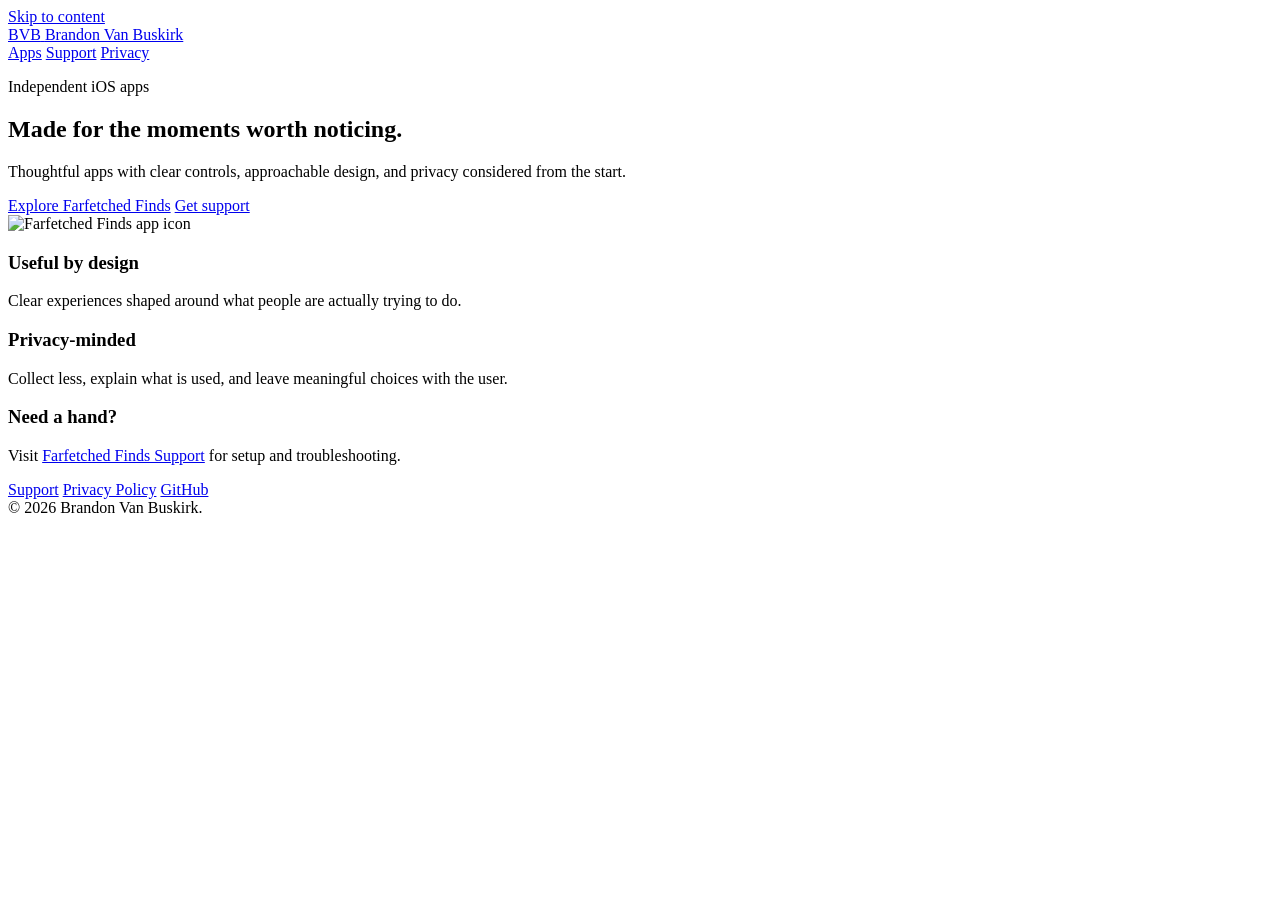
==== index.html @ 0df4bbd2 "Publish support and privacy pages" ====
<!doctype html>
<html lang="en">
  <head>
    <meta charset="utf-8">
    <meta name="viewport" content="width=device-width, initial-scale=1">
    <meta name="description" content="Apps and support resources from independent iOS developer Brandon Van Buskirk.">
    <meta name="theme-color" content="#121f38">
    <link rel="canonical" href="https://brandonvanbuskirk.github.io/">
    <meta property="og:type" content="website">
    <meta property="og:title" content="Farfetched Finds — by Brandon Van Buskirk">
    <meta property="og:description" content="Spot it. Log it. See how farfetched it is.">
    <meta property="og:url" content="https://brandonvanbuskirk.github.io/">
    <meta property="og:image" content="https://brandonvanbuskirk.github.io/assets/farfetched-finds-social-preview.png">
    <meta name="twitter:card" content="summary_large_image">
    <meta name="twitter:title" content="Farfetched Finds — by Brandon Van Buskirk">
    <meta name="twitter:description" content="Spot it. Log it. See how farfetched it is.">
    <meta name="twitter:image" content="https://brandonvanbuskirk.github.io/assets/farfetched-finds-social-preview.png">
    <title>Brandon Van Buskirk — Independent iOS Apps</title>
    <link rel="stylesheet" href="./assets/site.css">
  </head>
  <body>
    <a class="skip-link" href="#main">Skip to content</a>
    <header class="site-header">
      <a class="brand" href="./" aria-label="Brandon Van Buskirk home">
        <span class="brand-mark" aria-hidden="true">BVB</span>
        <span>Brandon Van Buskirk</span>
      </a>
      <nav class="site-nav" aria-label="Main navigation">
        <a aria-current="page" href="./">Apps</a>
        <a href="./farfetched-finds/support/">Support</a>
        <a href="./farfetched-finds/privacy/">Privacy</a>
      </nav>
    </header>

    <main class="shell" id="main">
      <section class="hero">
        <div class="hero-copy">
          <p class="eyebrow">Independent iOS apps</p>
          <h1>Made for the moments worth noticing.</h1>
          <p class="lede">Thoughtful apps with clear controls, approachable design, and privacy considered from the start.</p>
          <div class="actions">
            <a class="button primary" href="./farfetched-finds/">Explore Farfetched Finds</a>
            <a class="button secondary" href="./farfetched-finds/support/">Get support</a>
          </div>
        </div>

        <div class="plate-frame" aria-label="Farfetched Finds app icon">
          <img class="app-icon" src="./assets/farfetched-finds-icon.png" alt="Farfetched Finds app icon">
        </div>
      </section>

      <section class="cards" aria-label="Developer commitments">
        <article class="card">
          <h3>Useful by design</h3>
          <p>Clear experiences shaped around what people are actually trying to do.</p>
        </article>
        <article class="card">
          <h3>Privacy-minded</h3>
          <p>Collect less, explain what is used, and leave meaningful choices with the user.</p>
        </article>
        <article class="card card-accent">
          <h3>Need a hand?</h3>
          <p>Visit <a href="./farfetched-finds/support/">Farfetched Finds Support</a> for setup and troubleshooting.</p>
        </article>
      </section>
    </main>

    <footer class="site-footer">
      <nav aria-label="Footer navigation">
        <a href="./farfetched-finds/support/">Support</a>
        <a href="./farfetched-finds/privacy/">Privacy Policy</a>
        <a href="https://github.com/brandonvanbuskirk">GitHub</a>
      </nav>
      <span>© 2026 Brandon Van Buskirk.</span>
    </footer>
  </body>
</html>
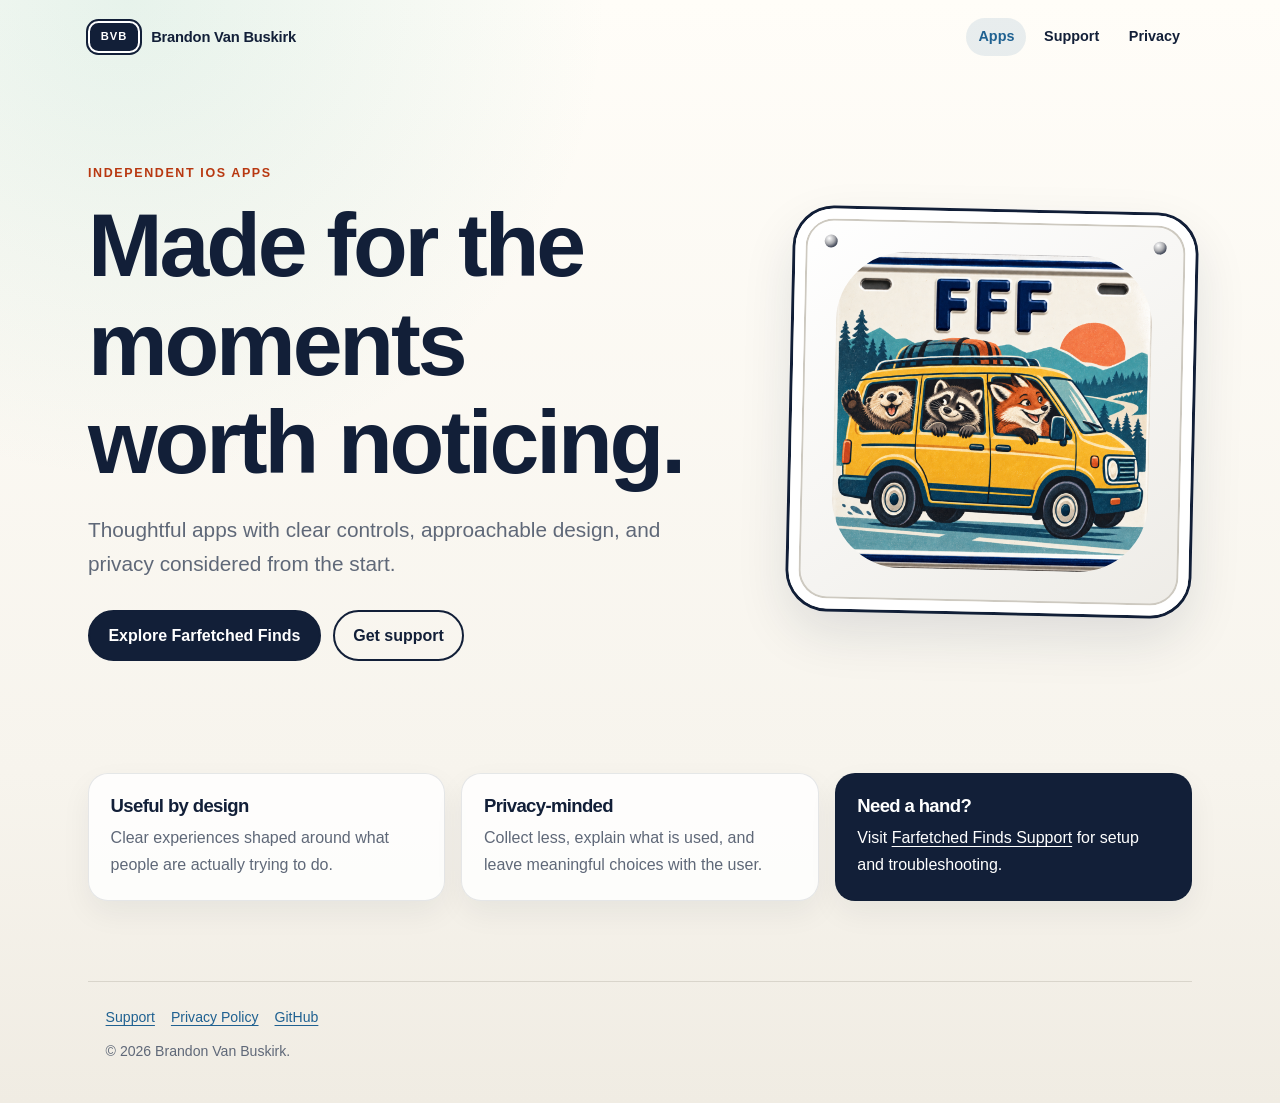
==== commit 74407590: "Publish Curious Sleuth branding across support pages" ====
--- a/index.html
+++ b/index.html
@@ -10,11 +10,11 @@
     <meta property="og:title" content="Farfetched Finds — by Brandon Van Buskirk">
     <meta property="og:description" content="Spot it. Log it. See how farfetched it is.">
     <meta property="og:url" content="https://brandonvanbuskirk.github.io/">
-    <meta property="og:image" content="https://brandonvanbuskirk.github.io/assets/farfetched-finds-social-preview.png">
+    <meta property="og:image" content="https://brandonvanbuskirk.github.io/assets/farfetched-finds-social-preview.png?v=20260917">
     <meta name="twitter:card" content="summary_large_image">
     <meta name="twitter:title" content="Farfetched Finds — by Brandon Van Buskirk">
     <meta name="twitter:description" content="Spot it. Log it. See how farfetched it is.">
-    <meta name="twitter:image" content="https://brandonvanbuskirk.github.io/assets/farfetched-finds-social-preview.png">
+    <meta name="twitter:image" content="https://brandonvanbuskirk.github.io/assets/farfetched-finds-social-preview.png?v=20260917">
     <title>Brandon Van Buskirk — Independent iOS Apps</title>
     <link rel="stylesheet" href="./assets/site.css">
   </head>
@@ -45,7 +45,7 @@
         </div>
 
         <div class="plate-frame" aria-label="Farfetched Finds app icon">
-          <img class="app-icon" src="./assets/farfetched-finds-icon.png" alt="Farfetched Finds app icon">
+          <img class="app-icon" src="./assets/farfetched-finds-icon.png?v=20260917" alt="Farfetched Finds app icon">
         </div>
       </section>
 
--- a/assets/site.css
+++ b/assets/site.css
@@ -0,0 +1,453 @@
+:root {
+  color-scheme: light;
+  --navy: #121f38;
+  --blue: #1f6191;
+  --orange: #ef6d33;
+  --burnt-orange: #b83810;
+  --cream: #f8f2e3;
+  --mint: #5cb8a3;
+  --paper: #fffdf8;
+  --ink: #172033;
+  --muted: #5f6878;
+  --line: #d9d5cb;
+  --shadow: 0 22px 54px rgb(18 31 56 / 12%);
+}
+
+* {
+  box-sizing: border-box;
+}
+
+html {
+  scroll-behavior: smooth;
+}
+
+body {
+  margin: 0;
+  background:
+    radial-gradient(circle at 10% 0%, rgb(92 184 163 / 15%), transparent 30rem),
+    linear-gradient(180deg, var(--paper), #f7f4ed 70%, #f0ece3);
+  color: var(--ink);
+  font-family: -apple-system, BlinkMacSystemFont, "SF Pro Text", "Segoe UI", sans-serif;
+  line-height: 1.65;
+  min-height: 100vh;
+}
+
+a {
+  color: var(--blue);
+  text-underline-offset: 0.2em;
+}
+
+a:hover {
+  color: var(--burnt-orange);
+}
+
+a:focus-visible,
+button:focus-visible {
+  border-radius: 0.4rem;
+  outline: 3px solid rgb(239 109 51 / 45%);
+  outline-offset: 4px;
+}
+
+.skip-link {
+  background: var(--navy);
+  color: white;
+  left: 1rem;
+  padding: 0.65rem 0.9rem;
+  position: fixed;
+  top: -5rem;
+  z-index: 100;
+}
+
+.skip-link:focus {
+  top: 1rem;
+}
+
+.site-header {
+  align-items: center;
+  display: flex;
+  gap: 1rem;
+  justify-content: space-between;
+  margin: 0 auto;
+  max-width: 74rem;
+  padding: 1.1rem clamp(1.1rem, 4vw, 2.5rem);
+}
+
+.brand {
+  align-items: center;
+  color: var(--navy);
+  display: inline-flex;
+  font-size: 0.92rem;
+  font-weight: 800;
+  gap: 0.7rem;
+  letter-spacing: -0.015em;
+  text-decoration: none;
+}
+
+.brand-mark {
+  align-items: center;
+  background: var(--navy);
+  border: 2px solid white;
+  border-radius: 0.65rem;
+  box-shadow: 0 0 0 2px var(--navy);
+  color: white;
+  display: inline-flex;
+  font-size: 0.7rem;
+  height: 2rem;
+  justify-content: center;
+  letter-spacing: 0.08em;
+  width: 3.25rem;
+}
+
+.brand-icon {
+  border-radius: 20%;
+  display: block;
+  flex: 0 0 auto;
+  height: 2.75rem;
+  object-fit: contain;
+  width: 2.75rem;
+}
+
+.site-nav {
+  align-items: center;
+  display: flex;
+  flex-wrap: wrap;
+  gap: 0.35rem;
+  justify-content: flex-end;
+}
+
+.site-nav a {
+  border-radius: 999px;
+  color: var(--navy);
+  font-size: 0.9rem;
+  font-weight: 700;
+  padding: 0.45rem 0.75rem;
+  text-decoration: none;
+}
+
+.site-nav a:hover,
+.site-nav a[aria-current="page"] {
+  background: rgb(31 97 145 / 10%);
+  color: var(--blue);
+}
+
+.shell {
+  margin: 0 auto;
+  max-width: 74rem;
+  padding: clamp(2.4rem, 7vw, 6rem) clamp(1.1rem, 4vw, 2.5rem) 5rem;
+}
+
+.hero {
+  align-items: center;
+  display: grid;
+  gap: clamp(2.2rem, 7vw, 6rem);
+  grid-template-columns: minmax(0, 1.15fr) minmax(16rem, 0.75fr);
+}
+
+.eyebrow {
+  color: var(--burnt-orange);
+  font-size: 0.78rem;
+  font-weight: 900;
+  letter-spacing: 0.13em;
+  margin: 0 0 0.8rem;
+  text-transform: uppercase;
+}
+
+h1,
+h2,
+h3 {
+  color: var(--navy);
+  font-family: ui-rounded, "SF Pro Rounded", -apple-system, BlinkMacSystemFont, sans-serif;
+  letter-spacing: -0.035em;
+  line-height: 1.1;
+}
+
+h1 {
+  font-size: clamp(2.65rem, 7vw, 5.7rem);
+  margin: 0;
+  max-width: 12ch;
+}
+
+h2 {
+  font-size: clamp(1.7rem, 4vw, 2.65rem);
+  margin: 0 0 1rem;
+}
+
+h3 {
+  font-size: 1.16rem;
+  margin: 0 0 0.55rem;
+}
+
+.lede {
+  color: var(--muted);
+  font-size: clamp(1.05rem, 2.1vw, 1.3rem);
+  max-width: 40rem;
+}
+
+.actions {
+  display: flex;
+  flex-wrap: wrap;
+  gap: 0.75rem;
+  margin-top: 1.8rem;
+}
+
+.button {
+  align-items: center;
+  border: 2px solid var(--navy);
+  border-radius: 999px;
+  display: inline-flex;
+  font-weight: 800;
+  justify-content: center;
+  min-height: 3rem;
+  padding: 0.65rem 1.15rem;
+  text-decoration: none;
+}
+
+.button.primary {
+  background: var(--navy);
+  color: white;
+}
+
+.button.primary:hover {
+  background: var(--blue);
+  border-color: var(--blue);
+  color: white;
+}
+
+.button.secondary {
+  background: transparent;
+  color: var(--navy);
+}
+
+.button.secondary:hover {
+  background: white;
+  color: var(--burnt-orange);
+}
+
+.plate-frame {
+  background: linear-gradient(145deg, #ffffff, #eeece7);
+  border: 0.65rem solid white;
+  border-radius: 2.4rem;
+  box-shadow: var(--shadow), 0 0 0 3px var(--navy), inset 0 0 0 2px #cdc9c0;
+  margin: 0 auto;
+  max-width: 25rem;
+  padding: clamp(1.2rem, 3vw, 2rem);
+  position: relative;
+  transform: rotate(1.25deg);
+}
+
+.plate-frame::before,
+.plate-frame::after {
+  background: radial-gradient(circle at 35% 30%, white, #a8a9ad 45%, #4b5160 70%);
+  border-radius: 50%;
+  content: "";
+  height: 0.8rem;
+  position: absolute;
+  top: 1rem;
+  width: 0.8rem;
+}
+
+.plate-frame::before {
+  left: 1.2rem;
+}
+
+.plate-frame::after {
+  right: 1.2rem;
+}
+
+.app-icon {
+  border-radius: 22%;
+  display: block;
+  height: auto;
+  width: 100%;
+}
+
+.cards {
+  display: grid;
+  gap: 1rem;
+  grid-template-columns: repeat(3, minmax(0, 1fr));
+  margin-top: clamp(4rem, 9vw, 7rem);
+}
+
+.card {
+  background: rgb(255 255 255 / 82%);
+  border: 1px solid rgb(18 31 56 / 10%);
+  border-radius: 1.25rem;
+  box-shadow: 0 12px 30px rgb(18 31 56 / 6%);
+  padding: 1.35rem;
+}
+
+.card p {
+  color: var(--muted);
+  margin: 0;
+}
+
+.card-accent {
+  background: var(--navy);
+  color: white;
+}
+
+.card-accent h3,
+.card-accent p,
+.card-accent a {
+  color: white;
+}
+
+.page-shell {
+  margin: 0 auto;
+  max-width: 58rem;
+  padding: clamp(2.5rem, 7vw, 5.5rem) clamp(1.1rem, 4vw, 2.5rem) 5rem;
+}
+
+.page-intro {
+  border-bottom: 1px solid var(--line);
+  margin-bottom: 2.4rem;
+  padding-bottom: 2rem;
+}
+
+.page-intro h1 {
+  font-size: clamp(2.45rem, 6vw, 4.3rem);
+  max-width: 16ch;
+}
+
+.updated {
+  color: var(--muted);
+  font-size: 0.9rem;
+  font-weight: 650;
+}
+
+.content-section {
+  margin-top: 2.5rem;
+}
+
+.content-section h2 {
+  font-size: clamp(1.5rem, 3vw, 2rem);
+}
+
+.content-section li + li {
+  margin-top: 0.65rem;
+}
+
+.callout {
+  background: rgb(92 184 163 / 13%);
+  border-left: 0.35rem solid var(--mint);
+  border-radius: 0 1rem 1rem 0;
+  margin: 1.5rem 0;
+  padding: 1rem 1.2rem;
+}
+
+.warning {
+  background: rgb(239 109 51 / 10%);
+  border-left-color: var(--orange);
+}
+
+.faq {
+  display: grid;
+  gap: 0.85rem;
+}
+
+.faq details {
+  background: rgb(255 255 255 / 82%);
+  border: 1px solid rgb(18 31 56 / 11%);
+  border-radius: 1rem;
+  padding: 1rem 1.1rem;
+}
+
+.faq summary {
+  color: var(--navy);
+  cursor: pointer;
+  font-weight: 800;
+}
+
+.faq details p {
+  color: var(--muted);
+  margin-bottom: 0;
+}
+
+.site-footer {
+  border-top: 1px solid var(--line);
+  color: var(--muted);
+  font-size: 0.88rem;
+  margin: 0 auto;
+  max-width: 69rem;
+  padding: 1.5rem 1.1rem 2.5rem;
+}
+
+.site-footer nav {
+  display: flex;
+  flex-wrap: wrap;
+  gap: 1rem;
+  margin-bottom: 0.7rem;
+}
+
+@media (max-width: 760px) {
+  .site-header {
+    align-items: flex-start;
+    flex-direction: column;
+  }
+
+  .site-nav {
+    justify-content: flex-start;
+  }
+
+  .hero {
+    grid-template-columns: 1fr;
+  }
+
+  .hero-copy {
+    order: 2;
+  }
+
+  .plate-frame {
+    max-width: 17rem;
+    order: 1;
+  }
+
+  .cards {
+    grid-template-columns: 1fr;
+  }
+}
+
+@media (prefers-reduced-motion: reduce) {
+  html {
+    scroll-behavior: auto;
+  }
+}
+
+@media (prefers-color-scheme: dark) {
+  :root {
+    color-scheme: dark;
+    --paper: #0d1422;
+    --ink: #f6f1e7;
+    --muted: #bdc5d2;
+    --line: #39445a;
+    --navy: #f3eee4;
+    --blue: #72b8e8;
+    --burnt-orange: #ff8b58;
+  }
+
+  body {
+    background:
+      radial-gradient(circle at 10% 0%, rgb(92 184 163 / 13%), transparent 30rem),
+      linear-gradient(180deg, #101a2b, #0d1422 70%, #090e18);
+  }
+
+  .brand-mark,
+  .button.primary,
+  .card-accent {
+    background: #263b5d;
+  }
+
+  .brand-mark {
+    box-shadow: 0 0 0 2px #e9e5dc;
+  }
+
+  .card,
+  .faq details {
+    background: rgb(28 40 61 / 86%);
+  }
+
+  .plate-frame {
+    background: linear-gradient(145deg, #f8f6f1, #d8d5cd);
+    box-shadow: 0 22px 54px rgb(0 0 0 / 32%), 0 0 0 3px #dfe5ed, inset 0 0 0 2px #aaa69e;
+  }
+}
